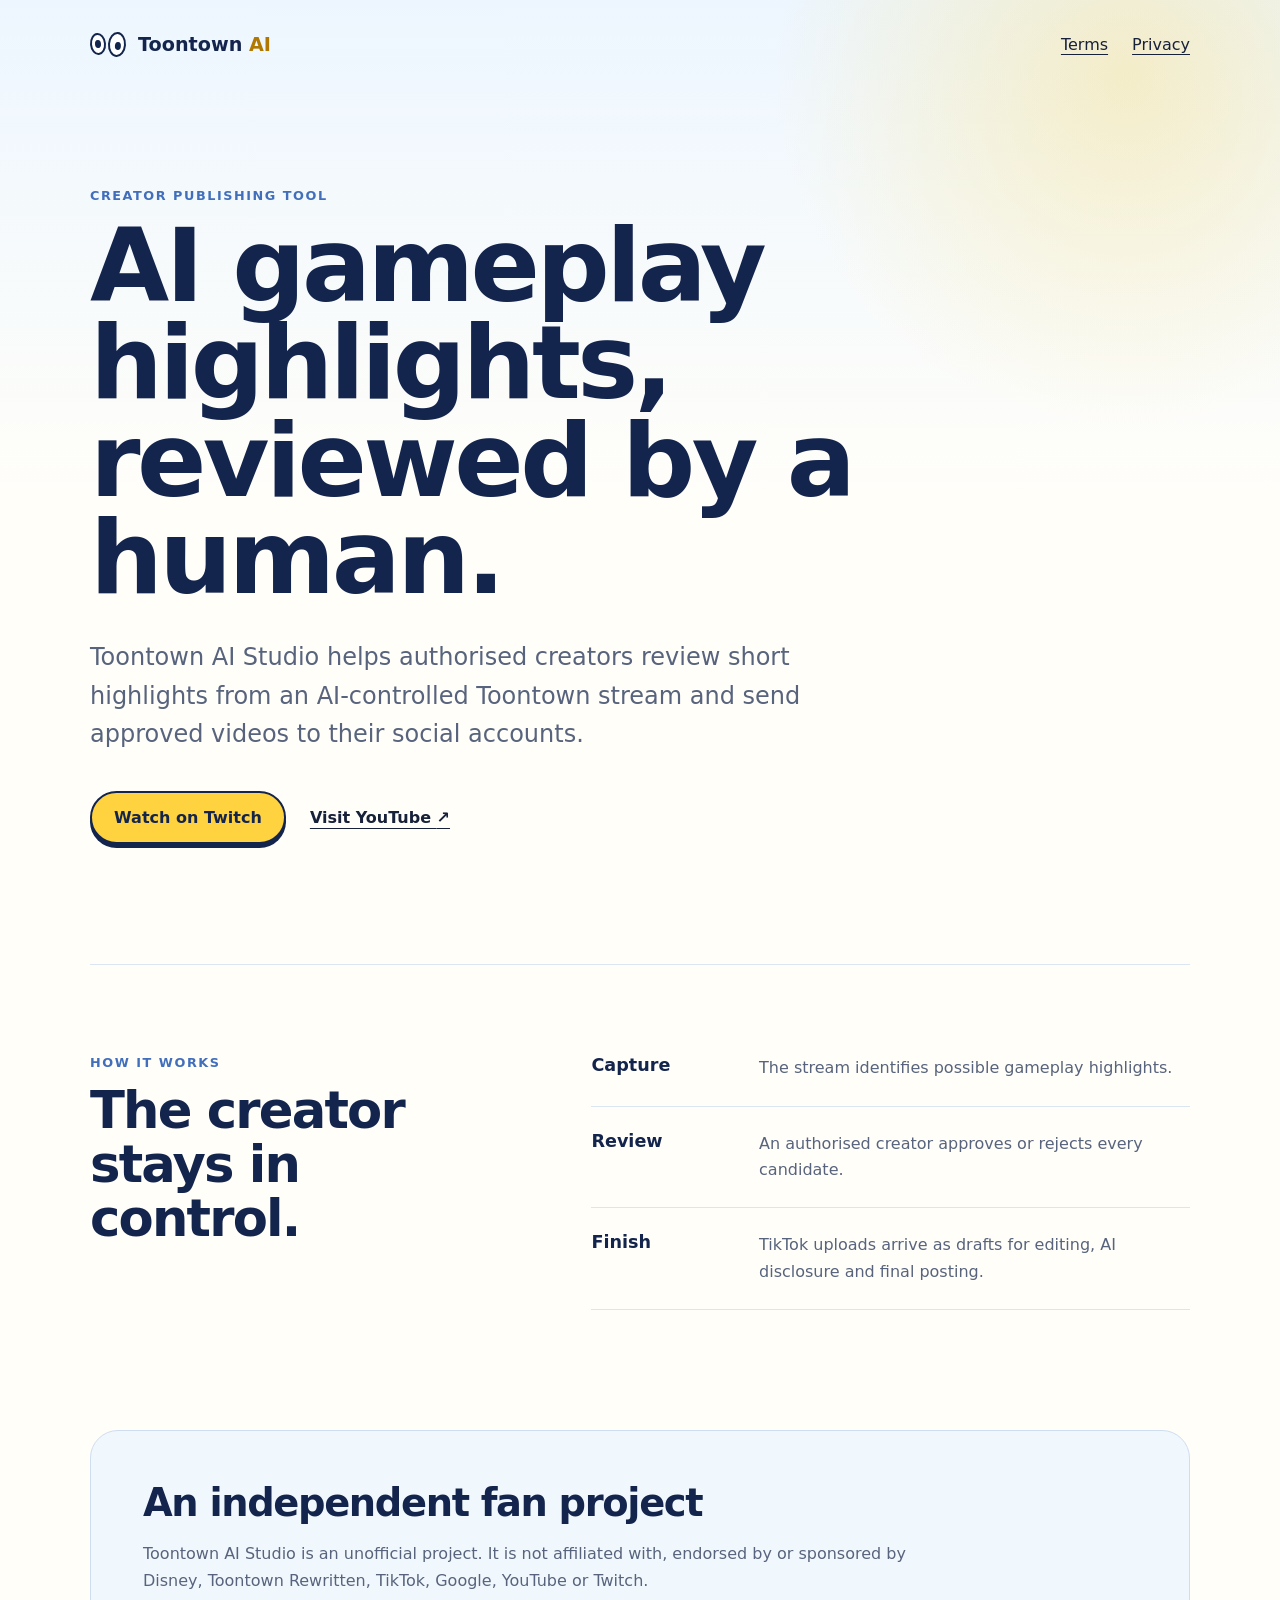
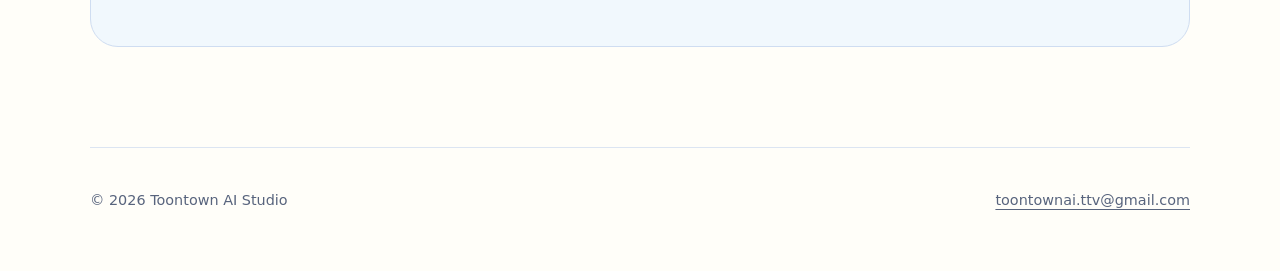
==== index.html @ 4fe224c0 "Publish Toontown AI Studio site" ====
<!doctype html>
<html lang="en-GB">
<head>
  <meta charset="utf-8">
  <meta name="viewport" content="width=device-width, initial-scale=1">
  <meta name="description" content="Toontown AI Studio helps authorised creators review and send AI-generated gameplay highlights to social platforms.">
  <title>Toontown AI Studio</title>
  <link rel="stylesheet" href="styles.css">
</head>
<body>
  <header class="site-header">
    <a class="brand" href="./" aria-label="Toontown AI Studio home">
      <span class="eyes" aria-hidden="true"><i></i><i></i></span>
      <span>Toontown <strong>AI</strong></span>
    </a>
    <nav aria-label="Legal">
      <a href="terms/">Terms</a>
      <a href="privacy/">Privacy</a>
    </nav>
  </header>

  <main>
    <section class="hero">
      <p class="eyebrow">Creator publishing tool</p>
      <h1>AI gameplay highlights, reviewed by a human.</h1>
      <p class="lede">Toontown AI Studio helps authorised creators review short highlights from an AI-controlled Toontown stream and send approved videos to their social accounts.</p>
      <div class="actions">
        <a class="button" href="https://twitch.tv/toontownai">Watch on Twitch</a>
        <a class="text-link" href="https://youtube.com/@toontownai-ttv">Visit YouTube <span aria-hidden="true">&#8599;</span></a>
      </div>
    </section>

    <section class="steps" aria-labelledby="workflow-title">
      <div>
        <p class="eyebrow">How it works</p>
        <h2 id="workflow-title">The creator stays in control.</h2>
      </div>
      <ol>
        <li><strong>Capture</strong><span>The stream identifies possible gameplay highlights.</span></li>
        <li><strong>Review</strong><span>An authorised creator approves or rejects every candidate.</span></li>
        <li><strong>Finish</strong><span>TikTok uploads arrive as drafts for editing, AI disclosure and final posting.</span></li>
      </ol>
    </section>

    <section class="notice" aria-labelledby="independent-title">
      <h2 id="independent-title">An independent fan project</h2>
      <p>Toontown AI Studio is an unofficial project. It is not affiliated with, endorsed by or sponsored by Disney, Toontown Rewritten, TikTok, Google, YouTube or Twitch.</p>
    </section>
  </main>

  <footer>
    <p>&copy; 2026 Toontown AI Studio</p>
    <p><a href="mailto:toontownai.ttv@gmail.com">toontownai.ttv@gmail.com</a></p>
  </footer>
</body>
</html>
---- styles.css ----
:root {
  --navy: #14254d;
  --blue: #416fbc;
  --sky: #edf6ff;
  --yellow: #ffd23f;
  --ink: #17213a;
  --muted: #58647d;
  --paper: #fffef9;
  --line: #dce5f2;
  font-family: ui-rounded, "Arial Rounded MT Bold", system-ui, -apple-system, BlinkMacSystemFont, "Segoe UI", sans-serif;
  color: var(--ink);
  background: var(--paper);
}

* { box-sizing: border-box; }

html { scroll-behavior: smooth; }

body {
  margin: 0;
  min-height: 100vh;
  background:
    radial-gradient(circle at 88% 4%, rgba(255, 210, 63, .28), transparent 22rem),
    linear-gradient(180deg, var(--sky) 0, var(--paper) 31rem);
}

a { color: inherit; }

.site-header,
main,
footer {
  width: min(1100px, calc(100% - 40px));
  margin-inline: auto;
}

.site-header {
  display: flex;
  align-items: center;
  justify-content: space-between;
  min-height: 88px;
  gap: 24px;
}

.brand {
  display: inline-flex;
  align-items: center;
  gap: 12px;
  color: var(--navy);
  font-size: 1.2rem;
  font-weight: 800;
  text-decoration: none;
}

.brand strong { color: #b07800; }

.eyes {
  display: inline-flex;
  align-items: center;
  gap: 2px;
}

.eyes i {
  position: relative;
  width: 18px;
  height: 25px;
  border: 2px solid var(--navy);
  border-radius: 50%;
  background: white;
  transform: rotate(4deg);
}

.eyes i:first-child { width: 16px; height: 22px; transform: rotate(-5deg); }
.eyes i::after {
  content: "";
  position: absolute;
  right: 3px;
  bottom: 5px;
  width: 6px;
  height: 8px;
  border-radius: 50%;
  background: var(--navy);
}

nav { display: flex; gap: 24px; }
nav a, footer a { text-underline-offset: 4px; }

.hero { padding: 100px 0 120px; max-width: 850px; }

.eyebrow {
  margin: 0 0 14px;
  color: var(--blue);
  font-size: .8rem;
  font-weight: 850;
  letter-spacing: .12em;
  text-transform: uppercase;
}

h1, h2 { color: var(--navy); letter-spacing: -.035em; }
h1 { max-width: 800px; margin: 0; font-size: clamp(3rem, 8vw, 6.5rem); line-height: .95; }
h2 { margin: 0; font-size: clamp(2rem, 4vw, 3.25rem); line-height: 1.05; }
.lede { max-width: 730px; margin: 32px 0 0; color: var(--muted); font-size: clamp(1.15rem, 2.4vw, 1.5rem); line-height: 1.6; }

.actions { display: flex; align-items: center; flex-wrap: wrap; gap: 24px; margin-top: 38px; }
.button {
  display: inline-block;
  padding: 15px 22px;
  border: 2px solid var(--navy);
  border-radius: 999px;
  background: var(--yellow);
  box-shadow: 0 4px 0 var(--navy);
  color: var(--navy);
  font-weight: 850;
  text-decoration: none;
}
.button:hover { transform: translateY(-1px); box-shadow: 0 5px 0 var(--navy); }
.button:active { transform: translateY(3px); box-shadow: 0 1px 0 var(--navy); }
.text-link { font-weight: 750; text-underline-offset: 5px; }

.steps {
  display: grid;
  grid-template-columns: .8fr 1.2fr;
  gap: clamp(40px, 8vw, 110px);
  padding: 90px 0;
  border-top: 1px solid var(--line);
}

.steps ol { margin: 0; padding: 0; list-style: none; counter-reset: step; }
.steps li {
  display: grid;
  grid-template-columns: minmax(90px, .5fr) 1.5fr;
  gap: 24px;
  padding: 24px 0;
  border-bottom: 1px solid var(--line);
}
.steps li:first-child { padding-top: 0; }
.steps strong { color: var(--navy); font-size: 1.1rem; }
.steps span { color: var(--muted); line-height: 1.65; }

.notice {
  margin: 30px 0 100px;
  padding: clamp(28px, 5vw, 52px);
  border: 1px solid #cfddf1;
  border-radius: 28px;
  background: rgba(237, 246, 255, .76);
}
.notice h2 { font-size: clamp(1.7rem, 3vw, 2.4rem); }
.notice p { max-width: 780px; margin: 16px 0 0; color: var(--muted); line-height: 1.7; }

.legal { max-width: 780px; padding: 70px 0 120px; }
.legal h1 { font-size: clamp(3rem, 7vw, 5.25rem); }
.legal .updated { margin: 20px 0 56px; color: var(--muted); }
.legal h2 { margin: 48px 0 14px; font-size: 1.6rem; letter-spacing: -.015em; }
.legal p, .legal li { color: #3e4960; line-height: 1.75; }
.legal ul { padding-left: 1.4rem; }
.legal .summary {
  padding: 24px;
  border-left: 5px solid var(--yellow);
  background: #fff9df;
  color: var(--navy);
  font-size: 1.05rem;
}

footer {
  display: flex;
  justify-content: space-between;
  gap: 24px;
  padding: 30px 0 48px;
  border-top: 1px solid var(--line);
  color: var(--muted);
  font-size: .9rem;
}

@media (max-width: 700px) {
  .site-header, main, footer { width: min(100% - 28px, 1100px); }
  .site-header { min-height: 72px; }
  nav { gap: 14px; }
  .hero { padding: 72px 0 88px; }
  .steps { grid-template-columns: 1fr; padding: 68px 0; }
  .steps li { grid-template-columns: 90px 1fr; }
  footer { flex-direction: column; }
}

@media (prefers-reduced-motion: reduce) {
  html { scroll-behavior: auto; }
}
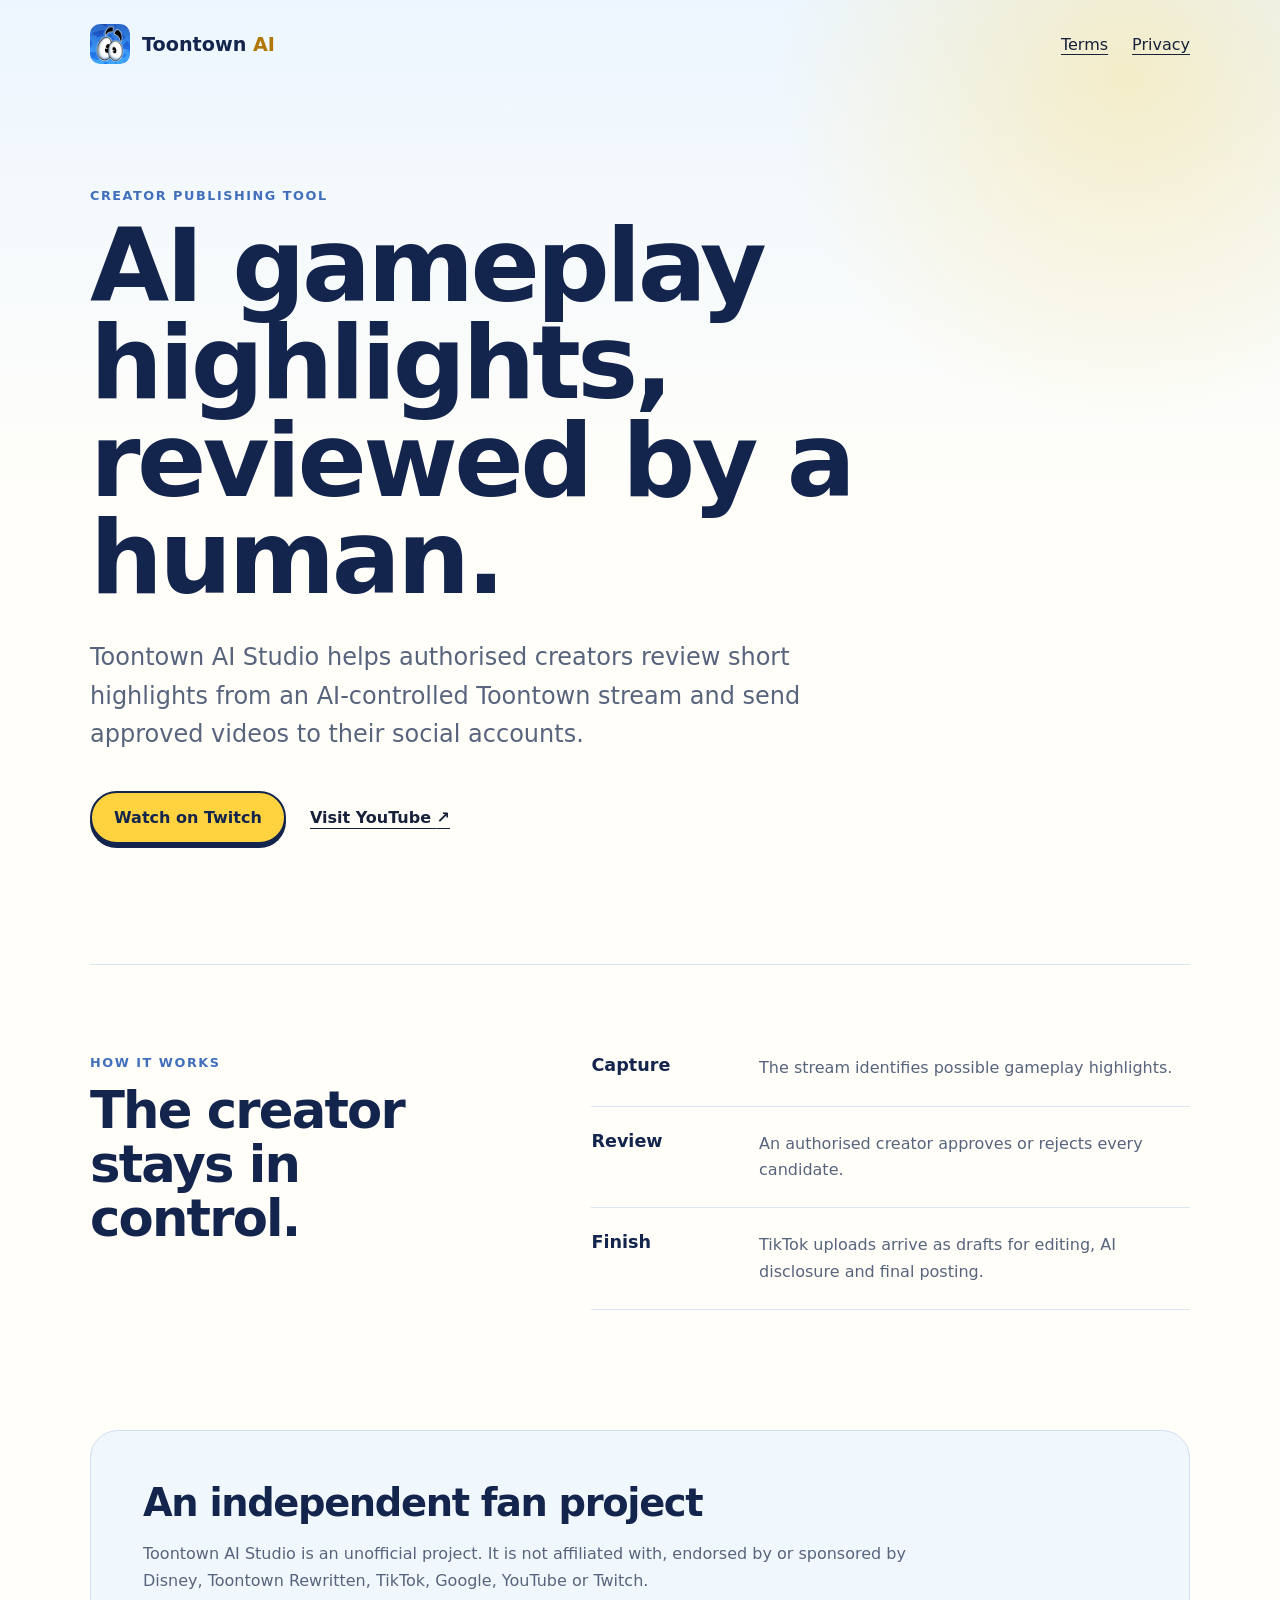
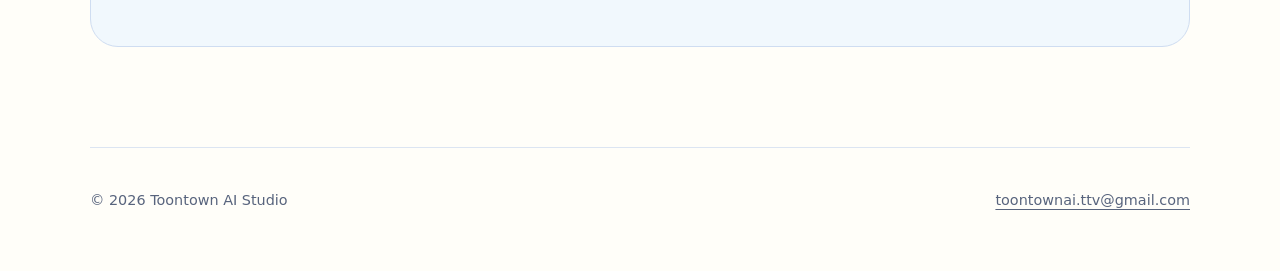
==== commit e0e8a7f8: "Use the TikTok app icon as the favicon and header logo TikTok review rejected the app because the si" ====
--- a/index.html
+++ b/index.html
@@ -5,12 +5,16 @@
   <meta name="viewport" content="width=device-width, initial-scale=1">
   <meta name="description" content="Toontown AI Studio helps authorised creators review and send AI-generated gameplay highlights to social platforms.">
   <title>Toontown AI Studio</title>
+  <link rel="icon" href="favicon.ico" sizes="any">
+  <link rel="icon" type="image/png" sizes="32x32" href="icons/icon-32.png">
+  <link rel="icon" type="image/png" sizes="192x192" href="icons/icon-192.png">
+  <link rel="apple-touch-icon" href="icons/icon-180.png">
   <link rel="stylesheet" href="styles.css">
 </head>
 <body>
   <header class="site-header">
     <a class="brand" href="./" aria-label="Toontown AI Studio home">
-      <span class="eyes" aria-hidden="true"><i></i><i></i></span>
+      <img class="brand-icon" src="icons/icon-192.png" alt="" width="40" height="40">
       <span>Toontown <strong>AI</strong></span>
     </a>
     <nav aria-label="Legal">
--- a/styles.css
+++ b/styles.css
@@ -53,32 +53,10 @@
 
 .brand strong { color: #b07800; }
 
-.eyes {
-  display: inline-flex;
-  align-items: center;
-  gap: 2px;
-}
-
-.eyes i {
-  position: relative;
-  width: 18px;
-  height: 25px;
-  border: 2px solid var(--navy);
-  border-radius: 50%;
-  background: white;
-  transform: rotate(4deg);
-}
-
-.eyes i:first-child { width: 16px; height: 22px; transform: rotate(-5deg); }
-.eyes i::after {
-  content: "";
-  position: absolute;
-  right: 3px;
-  bottom: 5px;
-  width: 6px;
-  height: 8px;
-  border-radius: 50%;
-  background: var(--navy);
+.brand-icon {
+  width: 40px;
+  height: 40px;
+  border-radius: 10px;
 }
 
 nav { display: flex; gap: 24px; }
